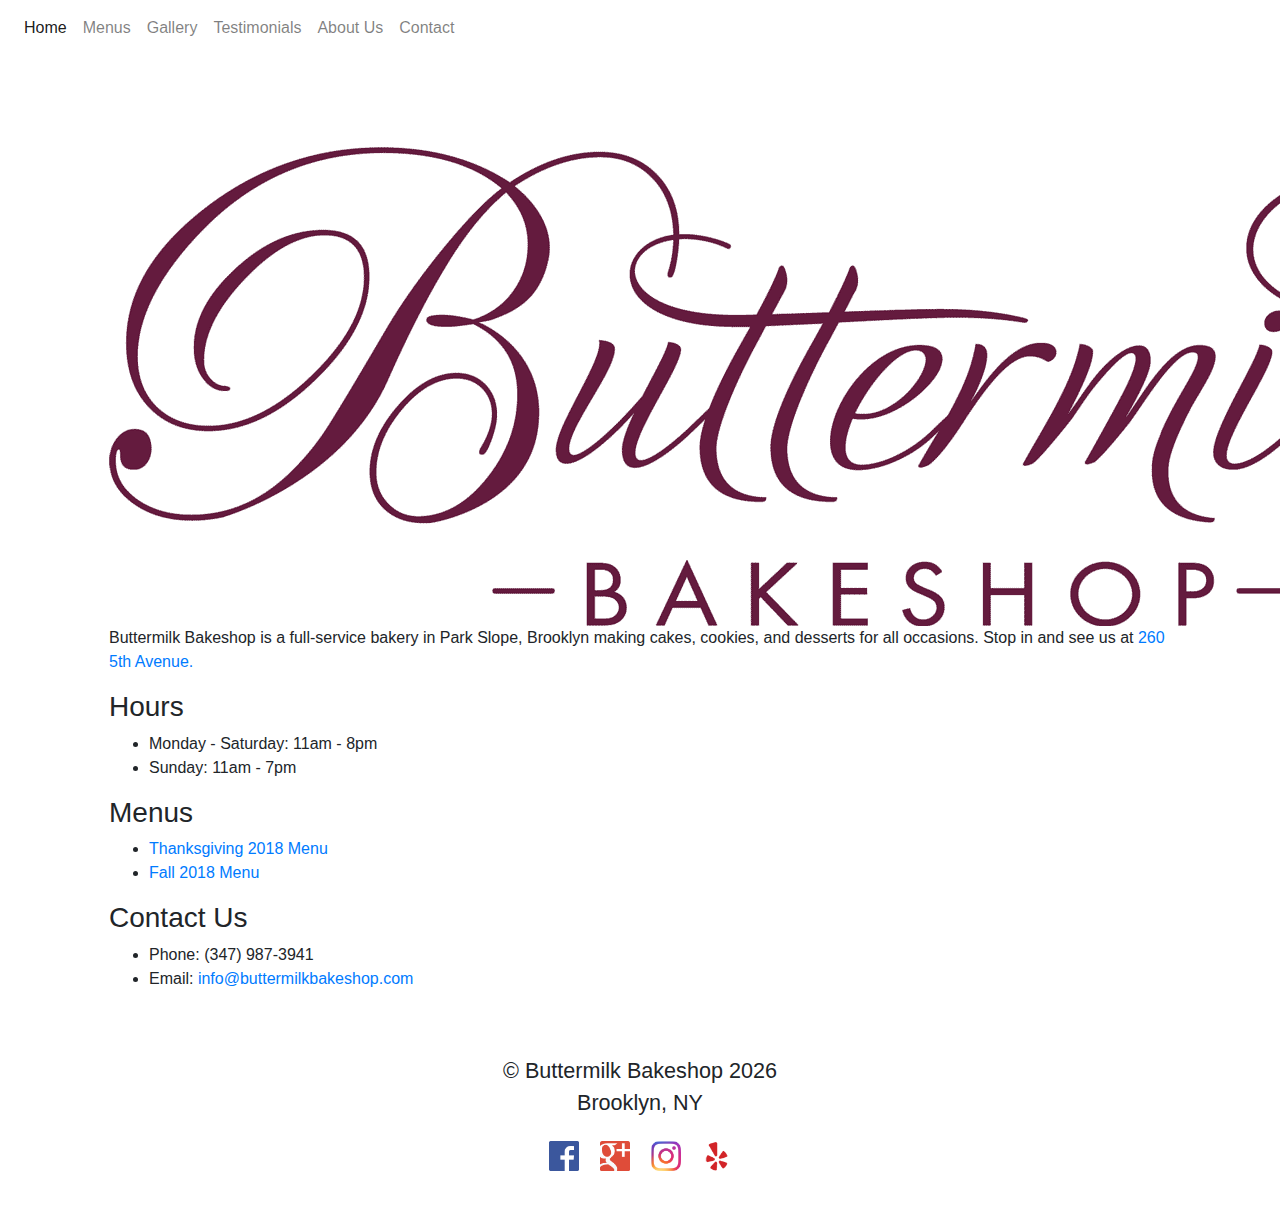
==== about.html @ a597d02f "centered nav, updated index, and added other dummy pages" ====
<!doctype html>
<html lang="en">
  <head>
    <meta charset="utf-8">
    <meta name="viewport" content="width=device-width, initial-scale=1, shrink-to-fit=no">
    <meta name="description" content="Buttermilk makes custom cakes, cookies, and desserts in Brooklyn, NY for all occasions.">
    <meta name="author" content="Buttermilk Bakeshop">
    <meta name="keywords" content="cakes,cookies,desserts,pastry,weddings,birthdays,Anniversaries,Baby showers,Corporate events,celebrations,brooklyn, manhattan,new york,park slope,gowanus,prospect heights,crown heights,carroll gardens,cobble hill,brooklyn heights,dumbo,fort greene">
    <meta name="robots" content="index,follow">
    <link rel="icon" href="assets/images/favicon_bunny.ico">

    <title>Buttermilk Baskeshop - Brooklyn, NY</title>

    <!-- Bootstrap core CSS -->
    <link href="assets/css/bootstrap.min.css" rel="stylesheet">
    <!-- Custom styles for this template -->
    <link href="assets/css/bm-custom-styles.css" rel="stylesheet">
  </head>

  <body>
    <nav class="navbar navbar-expand-md navbar-light white">
    <!-- <nav class="navbar navbar-expand-md navbar-dark bg-dark fixed-top"> -->
      <button class="navbar-toggler" type="button" data-toggle="collapse" data-target="#navbarsExampleDefault" aria-controls="navbarsExampleDefault" aria-expanded="false" aria-label="Toggle navigation">
        <span class="navbar-toggler-icon"></span>
      </button>

      <div class="collapse navbar-collapse" id="navbarsExampleDefault">
        <ul class="navbar-nav mr-auto">
          <li class="nav-item active">
            <a class="nav-link" href="#">Home <span class="sr-only">(current)</span></a>
          </li>
          <li class="nav-item">
            <a class="nav-link" href="#">Menus</a>
          </li>
          <li class="nav-item">
            <a class="nav-link" href="#">Gallery</a>
          </li>
          <li class="nav-item">
            <a class="nav-link" href="#">Testimonials</a>
          </li>
          <li class="nav-item">
            <a class="nav-link" href="#">About Us</a>
          </li>
          <li class="nav-item">
            <a class="nav-link" href="#">Contact</a>
          </li>


        </ul>
      </div>
    </nav>

    <main role="main" class="container">

      <div class="index">
        <img src="assets/images/logos/Buttermilk_Bakeshop_Logo.gif">

        <p>Buttermilk Bakeshop is a full-service bakery in Park Slope, Brooklyn making cakes, cookies, and desserts for all occasions. Stop in and see us at <a href="https://goo.gl/maps/pwtKZ8zZRt32" target="_blank">260 5th Avenue.</a></p>

        <h3>Hours</h3>
        <ul>
          <li>Monday - Saturday: 11am - 8pm</li>
          <li>Sunday: 11am - 7pm</li>
        </ul>

        <h3>Menus</h3>
        <ul>
          <li><a href="assets/images/menus/Buttermilk_Thanksgiving_Menu_2018.png" target="_blank">Thanksgiving 2018 Menu</a></li>
          <li><a href="assets/images/menus/Buttermilk_Fall_Menu_2018.png" target="_blank">Fall 2018 Menu</a></li>
        </ul>

        <h3>Contact Us</h3>
        <ul>
          <li>Phone: <span class="tel">(347) 987-3941</span></li>
          <li>Email: <a href="mailto:info@buttermilkbakeshop.com" target="_blank">info@buttermilkbakeshop.com</a>  
          </li>
        </ul>

      </div>

    </main><!-- /.container -->

    <footer>
    <p>&copy; Buttermilk Bakeshop <script>document.write(new Date().getFullYear())</script></br>Brooklyn, NY</p>
    <p>

    <a href="https://www.facebook.com/buttermilkbakeshopny/" target="_blank"><img src="assets/images/social/FB-f-Logo__blue_50.png" class="social-icons"></a>
    <a href="https://goo.gl/maps/pwtKZ8zZRt32" target="_blank"><img src="assets/images/social/Google-Logo_50.png" class="social-icons"></a>      
    <a href="https://www.instagram.com/buttermilkbakeshopny/" target="_blank"><img src="assets/images/social/IG-Logo_50.png" class="social-icons"></a>
    <a href="https://www.yelp.com/biz/buttermilk-bakeshop-brooklyn-2" target="_blank"><img src="assets/images/social/Yelp-Logo_50.png" class="social-icons"></a>
    </p> 

  </footer> 



    <!-- Bootstrap core JavaScript
    ================================================== -->
    <!-- Placed at the end of the document so the pages load faster -->
    <!-- start temp local imports for testing -- to be replaced by commented out cdn imports below -->
    <script src="assets/js/jquery-slim.min.js"></script>
    <!-- end temp local imports for testing -->

    <!-- uncomment this section before go live  -->
    <!-- <script src="https://code.jquery.com/jquery-3.3.1.slim.min.js" integrity="sha384-q8i/X+965DzO0rT7abK41JStQIAqVgRVzpbzo5smXKp4YfRvH+8abtTE1Pi6jizo" crossorigin="anonymous"></script>
    <script>window.jQuery || document.write('<script src="../../assets/js/vendor/jquery-slim.min.js"><\/script>')</script> -->
    <script src="assets/js/popper.min.js"></script>
    <script src="assets/js/bootstrap.min.js"></script>
  </body>
</html>
---- assets/css/bm-custom-styles.css ----
/* start nav styles */

/* center navbar */
.navbar-expand-sm {
  width: 450px;
}
/* end nav styles */


/* start index page only styles */
.index {
  padding: 3rem 1.5rem;
}

img.logo {
  width: 100%;
  max-width: 400px;
  margin-left: auto;
  margin-right: auto;
  display: block;
  margin-bottom: 2.5em;
}

img.hero {
  width: 100%;
  max-width: 650px;
  margin-left: auto;
  margin-right: auto;
  display: block;
  margin-bottom: 2.5em;
}

/* end index page only styles */


/* start footer styles */
footer {
  text-align: center;
  font-size: 1.35em;
  font-weight: 300;
}

footer .social-icons {
  height: 30px;
  width: 30px;
  margin-left: 8px;
  margin-right: 7px;
  margin-top: 5px;
  margin-bottom: 20px;
}
/* end footer styles */
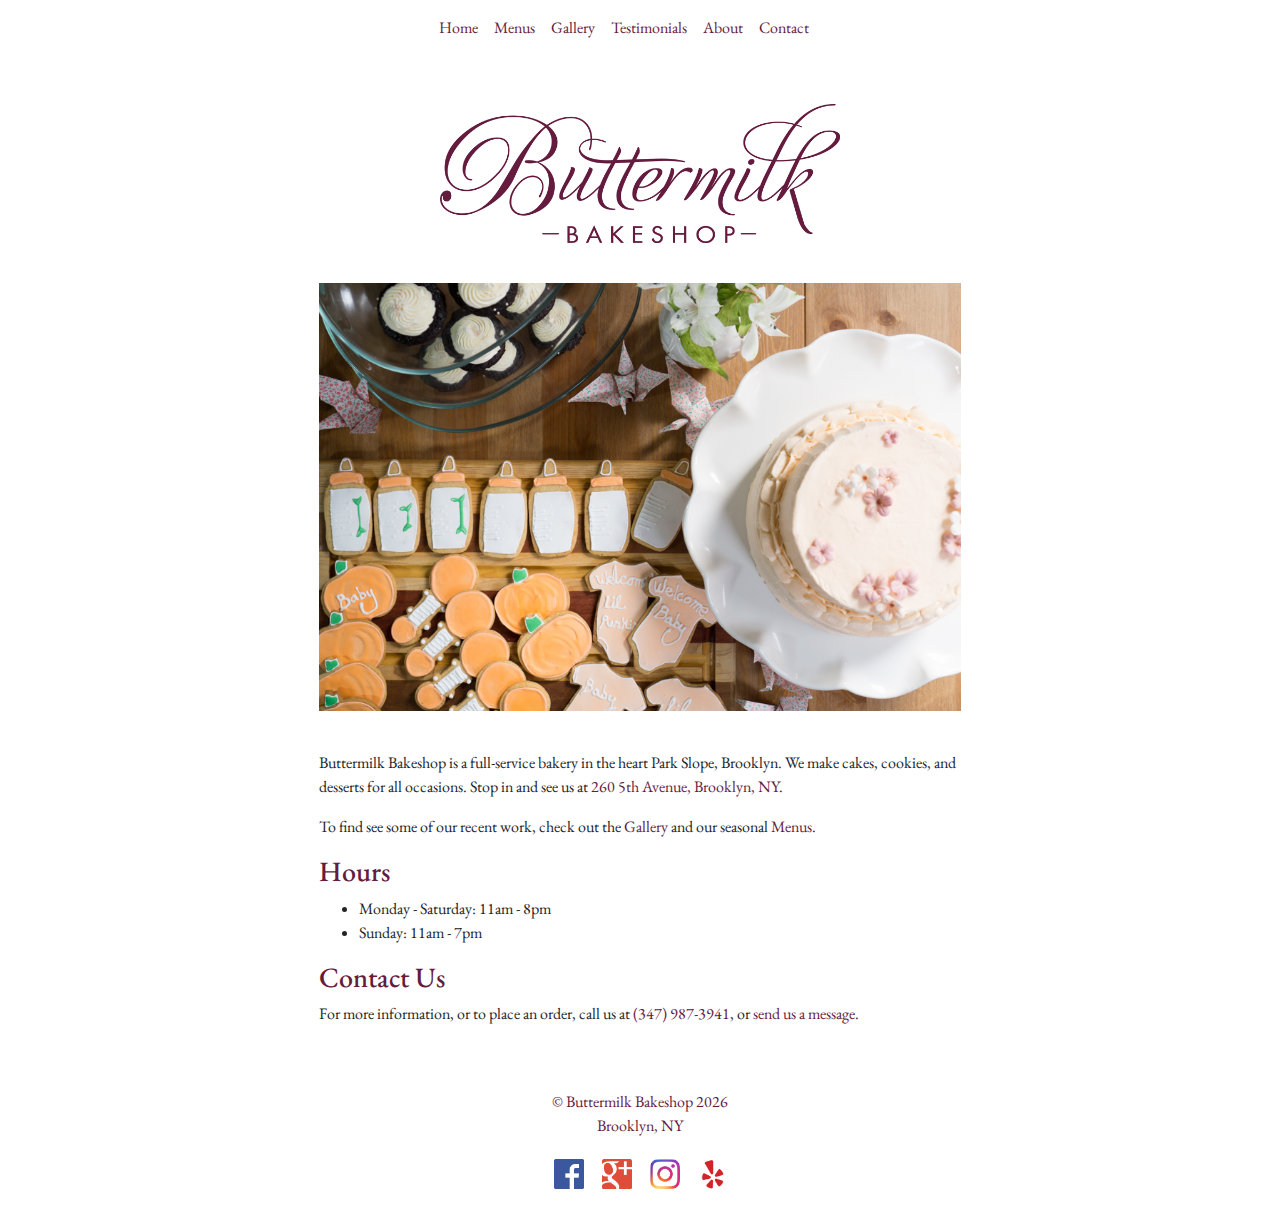
==== commit 63970b9e: "applied header and footer channges to all dummy pages" ====
--- a/about.html
+++ b/about.html
@@ -18,31 +18,29 @@
   </head>
 
   <body>
-    <nav class="navbar navbar-expand-md navbar-light white">
-    <!-- <nav class="navbar navbar-expand-md navbar-dark bg-dark fixed-top"> -->
-      <button class="navbar-toggler" type="button" data-toggle="collapse" data-target="#navbarsExampleDefault" aria-controls="navbarsExampleDefault" aria-expanded="false" aria-label="Toggle navigation">
+    <nav class="navbar navbar-expand-sm navbar-light white mx-auto">
+      <button class="navbar-toggler custom-toggler" type="button" data-toggle="collapse" data-target="#navbarsExampleDefault" aria-controls="navbarsExampleDefault" aria-expanded="false" aria-label="Toggle navigation">
         <span class="navbar-toggler-icon"></span>
       </button>
-
       <div class="collapse navbar-collapse" id="navbarsExampleDefault">
         <ul class="navbar-nav mr-auto">
           <li class="nav-item active">
-            <a class="nav-link" href="#">Home <span class="sr-only">(current)</span></a>
+            <a class="nav-link" href="index.html">Home <span class="sr-only">(current)</span></a>
           </li>
           <li class="nav-item">
-            <a class="nav-link" href="#">Menus</a>
+            <a class="nav-link" href="menus.html">Menus</a>
           </li>
           <li class="nav-item">
-            <a class="nav-link" href="#">Gallery</a>
+            <a class="nav-link" href="gallery.html">Gallery</a>
           </li>
           <li class="nav-item">
-            <a class="nav-link" href="#">Testimonials</a>
+            <a class="nav-link" href="testimonials.html">Testimonials</a>
           </li>
           <li class="nav-item">
-            <a class="nav-link" href="#">About Us</a>
+            <a class="nav-link" href="about.html">About</a>
           </li>
           <li class="nav-item">
-            <a class="nav-link" href="#">Contact</a>
+            <a class="nav-link" href="contact.html">Contact</a>
           </li>
 
 
@@ -53,9 +51,14 @@
     <main role="main" class="container">
 
       <div class="index">
-        <img src="assets/images/logos/Buttermilk_Bakeshop_Logo.gif">
+        <img class="logo" src="assets/images/logos/Buttermilk_Bakeshop_Logo.gif">
+        <img class ="hero" src="assets/images/hero.jpg">
 
-        <p>Buttermilk Bakeshop is a full-service bakery in Park Slope, Brooklyn making cakes, cookies, and desserts for all occasions. Stop in and see us at <a href="https://goo.gl/maps/pwtKZ8zZRt32" target="_blank">260 5th Avenue.</a></p>
+        <p>Buttermilk Bakeshop is a full-service bakery in the heart Park Slope, Brooklyn. We make cakes, cookies, and desserts for all occasions. Stop in and see us at <a href="https://goo.gl/maps/pwtKZ8zZRt32" target="_blank">260 5th Avenue, Brooklyn, NY</a>. 
+        </p>
+        
+        <p>To find see some of our recent work, check out the <a href="gallery.html">Gallery</a> and our seasonal <a href="menus.html">Menus</a>.
+        </p>
 
         <h3>Hours</h3>
         <ul>
@@ -63,18 +66,9 @@
           <li>Sunday: 11am - 7pm</li>
         </ul>
 
-        <h3>Menus</h3>
-        <ul>
-          <li><a href="assets/images/menus/Buttermilk_Thanksgiving_Menu_2018.png" target="_blank">Thanksgiving 2018 Menu</a></li>
-          <li><a href="assets/images/menus/Buttermilk_Fall_Menu_2018.png" target="_blank">Fall 2018 Menu</a></li>
-        </ul>
-
         <h3>Contact Us</h3>
-        <ul>
-          <li>Phone: <span class="tel">(347) 987-3941</span></li>
-          <li>Email: <a href="mailto:info@buttermilkbakeshop.com" target="_blank">info@buttermilkbakeshop.com</a>  
-          </li>
-        </ul>
+        <p>For more information, or to place an order, call us at <span class="tel">(347) 987-3941</span>, or <a href="contact.html">send us a message</a>.
+        </p>  
 
       </div>
 
--- a/assets/css/bm-custom-styles.css
+++ b/assets/css/bm-custom-styles.css
@@ -1,8 +1,61 @@
+/* start fonts */
+@import url('https://fonts.googleapis.com/css?family=EB+Garamond:400,400i,500,500i,600,600i,700,700i,800,800i');
+@import url('https://fonts.googleapis.com/css?family=Montserrat:100,100i,200,200i,300,300i,400,400i,500,500i,600,600i,700,700i,800,800i,900,900i');
+/* end fonts */
+
+
+/* start global styles */
+body {
+  font-family: 'EB Garamond', serif;
+  /* font-family: 'Montserrat', sans-serif; */
+}
+
+a {
+  color: #641b3e; 
+}
+a:hover {
+  color: #CC377E;
+  text-decoration: none;
+}
+
+h1, h2, h3, h4 {
+  color: #641b3e; 
+}
+
+.tel {
+  color: #641b3e; 
+}
+
+/* force max width at all viewport widths */
+.container {
+  max-width: 720px !important;
+}
+/* end global styles */
+
+
 /* start nav styles */
-
-/* center navbar */
+/* center navbar expanded */
 .navbar-expand-sm {
   width: 450px;
+}
+
+/* hamburger menu colors */
+
+.navbar-light .navbar-toggler {
+  border-color: rgb(100, 27, 62);
+}
+
+.custom-toggler .navbar-toggler-icon {
+  background-image: url("data:image/svg+xml;charset=utf8,%3Csvg viewBox='0 0 32 32' xmlns='http://www.w3.org/2000/svg'%3E%3Cpath stroke='rgb(100, 27, 62)' stroke-width='2' stroke-linecap='round' stroke-miterlimit='10' d='M4 8h24M4 16h24M4 24h24'/%3E%3C/svg%3E");
+}
+
+/* nav link colors */
+a.nav-link {
+  color: #641b3e !important;  
+}
+a.nav-link:hover {
+  color: #CC377E !important;
+  text-decoration: none;
 }
 /* end nav styles */
 
@@ -36,8 +89,8 @@
 /* start footer styles */
 footer {
   text-align: center;
-  font-size: 1.35em;
   font-weight: 300;
+  color: #641b3e; 
 }
 
 footer .social-icons {
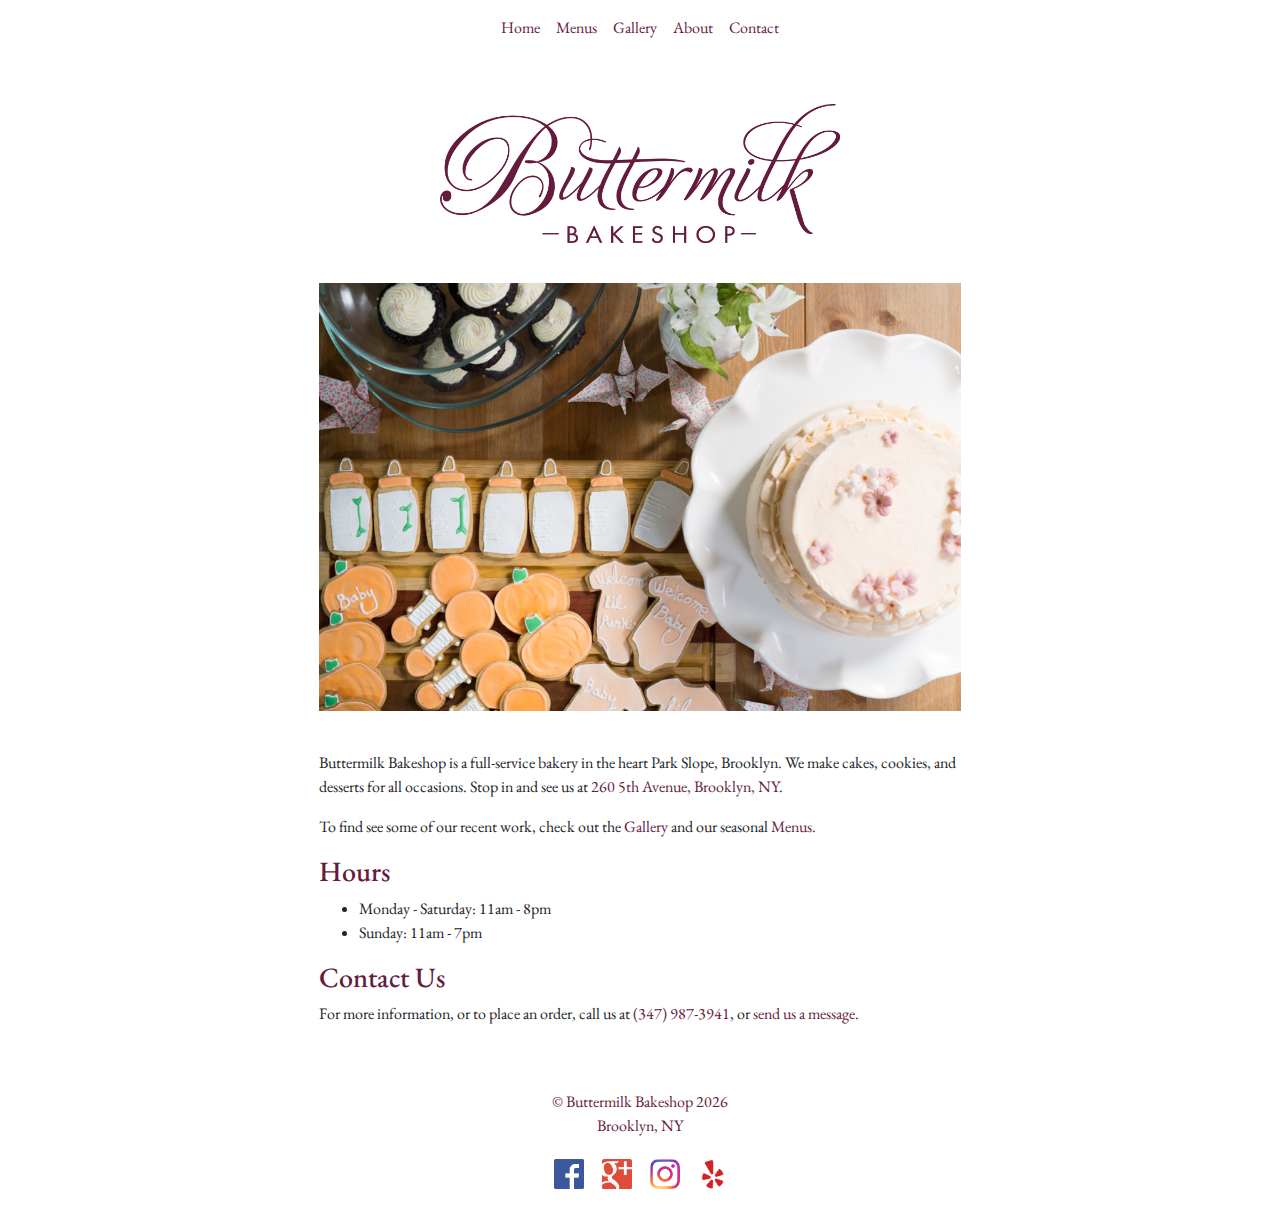
==== commit d8f81f6b: "updated nav and removed testimonials" ====
--- a/about.html
+++ b/about.html
@@ -18,37 +18,34 @@
   </head>
 
   <body>
-    <nav class="navbar navbar-expand-sm navbar-light white mx-auto">
-      <button class="navbar-toggler custom-toggler" type="button" data-toggle="collapse" data-target="#navbarsExampleDefault" aria-controls="navbarsExampleDefault" aria-expanded="false" aria-label="Toggle navigation">
-        <span class="navbar-toggler-icon"></span>
-      </button>
-      <div class="collapse navbar-collapse" id="navbarsExampleDefault">
-        <ul class="navbar-nav mr-auto">
-          <li class="nav-item active">
-            <a class="nav-link" href="index.html">Home <span class="sr-only">(current)</span></a>
-          </li>
-          <li class="nav-item">
-            <a class="nav-link" href="menus.html">Menus</a>
-          </li>
-          <li class="nav-item">
-            <a class="nav-link" href="gallery.html">Gallery</a>
-          </li>
-          <li class="nav-item">
-            <a class="nav-link" href="testimonials.html">Testimonials</a>
-          </li>
-          <li class="nav-item">
-            <a class="nav-link" href="about.html">About</a>
-          </li>
-          <li class="nav-item">
-            <a class="nav-link" href="contact.html">Contact</a>
-          </li>
+    <main role="main" class="container">
 
-
-        </ul>
-      </div>
-    </nav>
-
-    <main role="main" class="container">
+        <nav class="navbar navbar-expand-sm navbar-light white mx-auto">
+            <button class="navbar-toggler custom-toggler" type="button" data-toggle="collapse" data-target="#navbarsExampleDefault" aria-controls="navbarsExampleDefault" aria-expanded="false" aria-label="Toggle navigation">
+              <span class="navbar-toggler-icon"></span>
+            </button>
+            <div class="collapse navbar-collapse" id="navbarsExampleDefault">
+              <ul class="navbar-nav mr-auto">
+                <li class="nav-item active">
+                  <a class="nav-link" href="index.html">Home <span class="sr-only">(current)</span></a>
+                </li>
+                <li class="nav-item">
+                  <a class="nav-link" href="menus.html">Menus</a>
+                </li>
+                <li class="nav-item">
+                  <a class="nav-link" href="gallery.html">Gallery</a>
+                </li>
+                <li class="nav-item">
+                  <a class="nav-link" href="about.html">About</a>
+                </li>
+                <li class="nav-item">
+                  <a class="nav-link" href="contact.html">Contact</a>
+                </li>
+      
+      
+              </ul>
+            </div>
+          </nav>
 
       <div class="index">
         <img class="logo" src="assets/images/logos/Buttermilk_Bakeshop_Logo.gif">
--- a/assets/css/bm-custom-styles.css
+++ b/assets/css/bm-custom-styles.css
@@ -35,8 +35,9 @@
 
 /* start nav styles */
 /* center navbar expanded */
-.navbar-expand-sm {
-  width: 450px;
+ul.navbar-nav {
+  margin-left: auto;
+  margin-right: auto;
 }
 
 /* hamburger menu colors */
@@ -47,6 +48,12 @@
 
 .custom-toggler .navbar-toggler-icon {
   background-image: url("data:image/svg+xml;charset=utf8,%3Csvg viewBox='0 0 32 32' xmlns='http://www.w3.org/2000/svg'%3E%3Cpath stroke='rgb(100, 27, 62)' stroke-width='2' stroke-linecap='round' stroke-miterlimit='10' d='M4 8h24M4 16h24M4 24h24'/%3E%3C/svg%3E");
+}
+
+/* sets the width of the nav button */
+button.navbar-toggler.custom-toggler {
+  /* width: 100%; */
+  margin-left: auto;
 }
 
 /* nav link colors */
